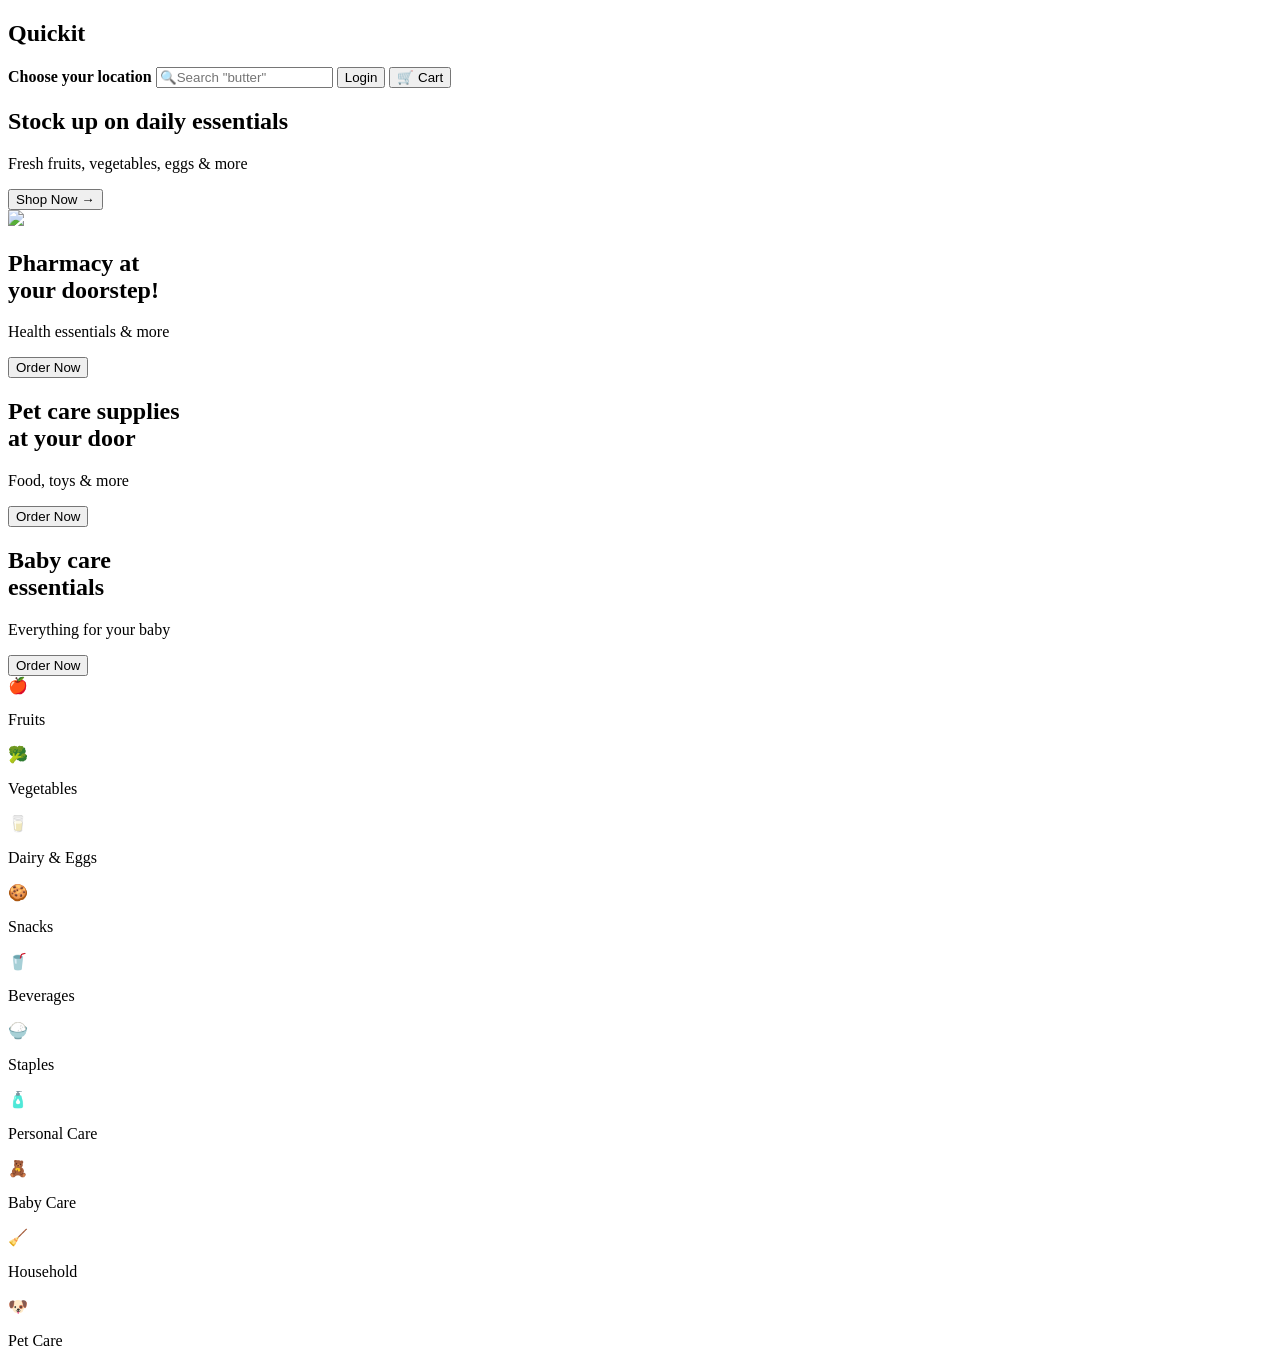
==== index.html @ 1c2be75b "index.html" ====
<!DOCTYPE html>
<html lang="en">
<head>
    <meta charset="UTF-8">
    <meta name="viewport" content="width=device-width, initial-scale=1.0">
    <title>Document</title>
    <link rel="stylesheet" href="pro7.css">

</head>
<body>


<nav>
  <h1>Quick<span>it</span></h1>
  <b> Choose your location</b>
  <input placeholder='🔍Search "butter"'>
  <button>Login</button>
  <button>🛒 Cart</button>
</nav>

<section class="hero">
  <div>
    <h1>Stock up on daily essentials</h1>
    <p>Fresh fruits, vegetables, eggs & more</p>
    <button>Shop Now →</button>
  </div>
  <img src="https://images.unsplash.com/photo-1542838132-92c53300491e?w=700">
</section>

<section class="offers">
  <div class="pharma"><h2>Pharmacy at<br>your doorstep!</h2><p>Health essentials & more</p><button>Order Now</button></div>
  <div class="pets"><h2>Pet care supplies<br>at your door</h2><p>Food, toys & more</p><button>Order Now</button></div>
  <div class="baby"><h2>Baby care<br>essentials</h2><p>Everything for your baby</p><button>Order Now</button></div>
</section>

<section class="categories">
  <div>🍎<p>Fruits</p></div>
  <div>🥦<p>Vegetables</p></div>
  <div>🥛<p>Dairy & Eggs</p></div>
  <div>🍪<p>Snacks</p></div>
  <div>🥤<p>Beverages</p></div>
  <div>🍚<p>Staples</p></div>
  <div>🧴<p>Personal Care</p></div>
  <div>🧸<p>Baby Care</p></div>
  <div>🧹<p>Household</p></div>
  <div>🐶<p>Pet Care</p></div>
</section>

    
</body>
</html>
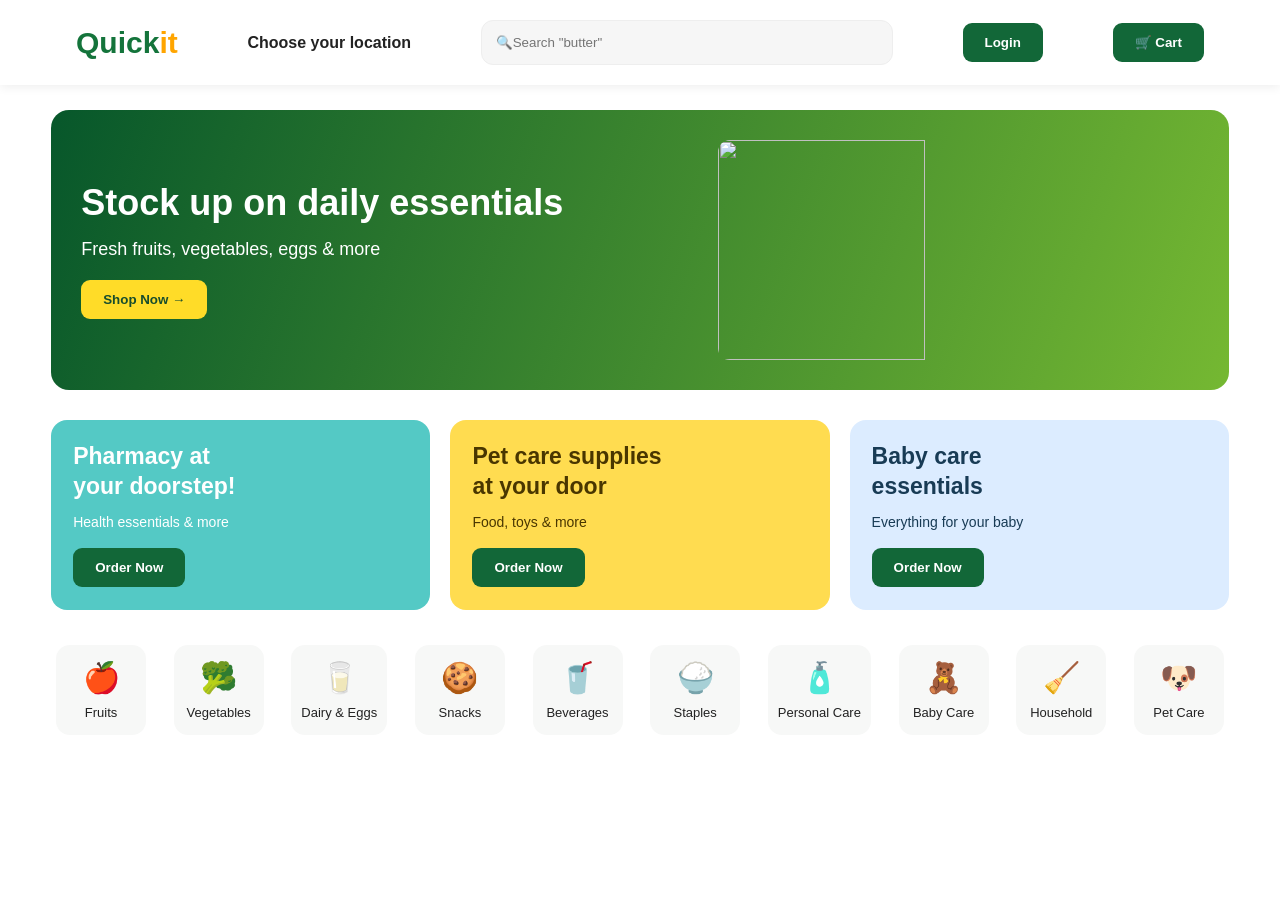
==== commit 95a6a62e: "Update index.html" ====
--- a/index.html
+++ b/index.html
@@ -4,7 +4,7 @@
     <meta charset="UTF-8">
     <meta name="viewport" content="width=device-width, initial-scale=1.0">
     <title>Document</title>
-    <link rel="stylesheet" href="pro7.css">
+    <link rel="stylesheet" href="style.css">
 
 </head>
 <body>
--- a/style.css
+++ b/style.css
@@ -0,0 +1,221 @@
+* {
+    margin: 0;
+    padding: 0;
+    box-sizing: border-box;
+    font-family: Arial, sans-serif;
+}
+
+body {
+    background: #ffffff;
+    color: #222;
+}
+
+/* Navbar */
+nav {
+    display: flex;
+    align-items: center;
+    justify-content: space-around;
+    gap: 20px;
+    padding: 20px 4%;
+    background: white;
+    box-shadow: 0 2px 10px #eeeeee;
+}
+
+nav h1 {
+    color: #14743b;
+    font-size: 30px;
+}
+
+nav span {
+    color: orange;
+}
+
+nav a {
+    cursor: pointer;
+    font-weight: bold;
+}
+
+input {
+    width: 35%;
+    padding: 14px;
+    border: 1px solid #eeeeee;
+    border-radius: 12px;
+    background: #f6f6f6;
+    outline: none;
+}
+
+/* Main Banner */
+.hero {
+    width: 92%;
+    min-height: 250px;
+    margin: 25px auto;
+    padding: 30px;
+    display: flex;
+    align-items: center;
+    justify-content: space-between;
+    overflow: hidden;
+    border-radius: 18px;
+    color: white;
+    background: linear-gradient(110deg, #07572b, #75b832);
+}
+
+.hero h1 {
+    font-size: 36px;
+    margin-bottom: 15px;
+}
+
+.hero p {
+    font-size: 18px;
+    margin-bottom: 20px;
+}
+
+.hero img {
+    width: 43%;
+    height: 220px;
+    object-fit: cover;
+    border-radius: 12px;
+}
+
+button {
+    padding: 12px 22px;
+    border: none;
+    border-radius: 9px;
+    background: #126738;
+    color: white;
+    font-weight: bold;
+    cursor: pointer;
+    transition: 0.3s;
+}
+
+button:hover {
+    background: #084b27;
+    transform: translateY(-2px);
+}
+
+.hero button {
+    background: #ffdc28;
+    color: #174d2d;
+}
+
+/* Promotional Cards */
+.offers {
+    width: 92%;
+    margin: 30px auto;
+    display: flex;
+    gap: 20px;
+}
+
+.offers div {
+    flex: 1;
+    min-height: 190px;
+    padding: 22px;
+    border-radius: 16px;
+    transition: 0.3s;
+}
+
+.offers div:hover {
+    transform: translateY(-5px);
+    box-shadow: 0 8px 18px #dddddd;
+}
+
+.offers h2 {
+    font-size: 23px;
+    line-height: 1.3;
+}
+
+.offers p {
+    margin: 12px 0 18px;
+    font-size: 14px;
+}
+
+.pharma {
+    background: #54c9c5;
+    color: white;
+}
+
+.pets {
+    background: #ffdc50;
+    color: #493600;
+}
+
+.baby {
+    background: #dcecff;
+    color: #183b55;
+}
+
+/* Categories */
+.categories {
+    display: flex;
+    justify-content: space-around;
+    flex-wrap: wrap;
+    gap: 18px;
+    margin: 35px 4%;
+}
+
+.categories div {
+    min-width: 90px;
+    padding: 15px 10px;
+    text-align: center;
+    font-size: 30px;
+    background: #f7f8f7;
+    border-radius: 14px;
+    transition: 0.3s;
+}
+
+.categories div:hover {
+    background: #e5f5e9;
+    transform: scale(1.05);
+}
+
+.categories p {
+    font-size: 13px;
+    margin-top: 10px;
+}
+
+
+/* Mobile Responsive */
+@media (max-width: 700px) {
+    nav {
+        flex-wrap: wrap;
+        justify-content: space-between;
+    }
+
+    input {
+        width: 100%;
+        order: 5;
+    }
+
+    .hero {
+        padding: 20px;
+        min-height: 200px;
+    }
+
+    .hero h1 {
+        font-size: 23px;
+    }
+
+    .hero p {
+        font-size: 14px;
+    }
+
+    .hero img {
+        width: 35%;
+        height: 160px;
+    }
+
+    .offers {
+        flex-wrap: wrap;
+    }
+
+    .offers div {
+        min-width: 45%;
+    }
+
+    .offers h2 {
+        font-size: 18px;
+    }
+
+    .categories {
+        gap: 10px;
+    }
+}
